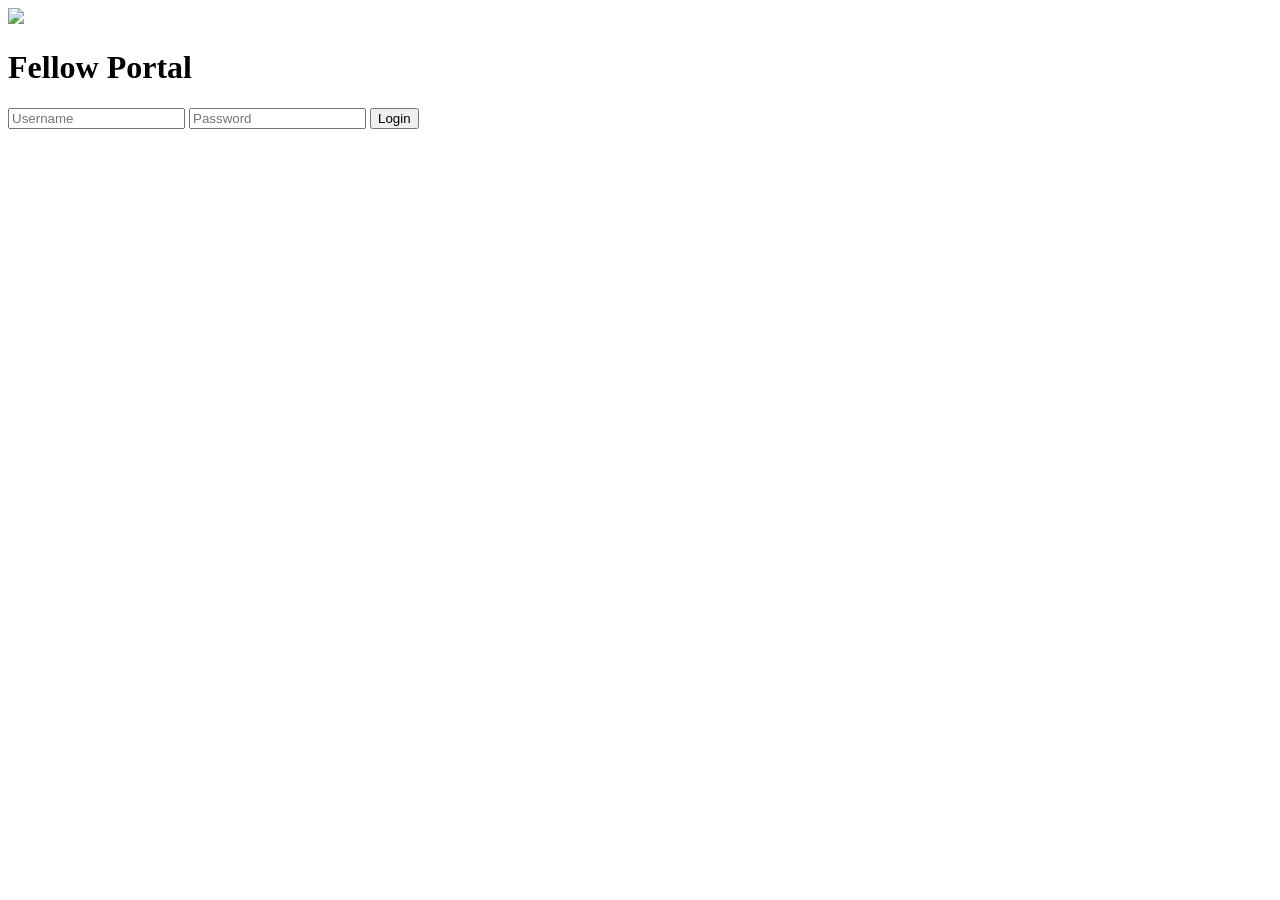
==== index.html @ e529c7dc "Create index.html" ====
<!DOCTYPE html>
<html lang="en">

<head>

<meta charset="UTF-8">
<meta name="viewport" content="width=device-width, initial-scale=1">

<title>Under25 Fellow Portal</title>

<link rel="stylesheet" href="css/login.css">

</head>

<body>

<div class="login-container">

<img src="assets/logo.png" class="logo">

<h1>Fellow Portal</h1>

<input
id="username"
placeholder="Username">

<input
id="password"
type="password"
placeholder="Password">

<button id="loginBtn">

Login

</button>

<p id="error"></p>

</div>

<script src="js/api.js"></script>
<script src="js/login.js"></script>

</body>

</html>
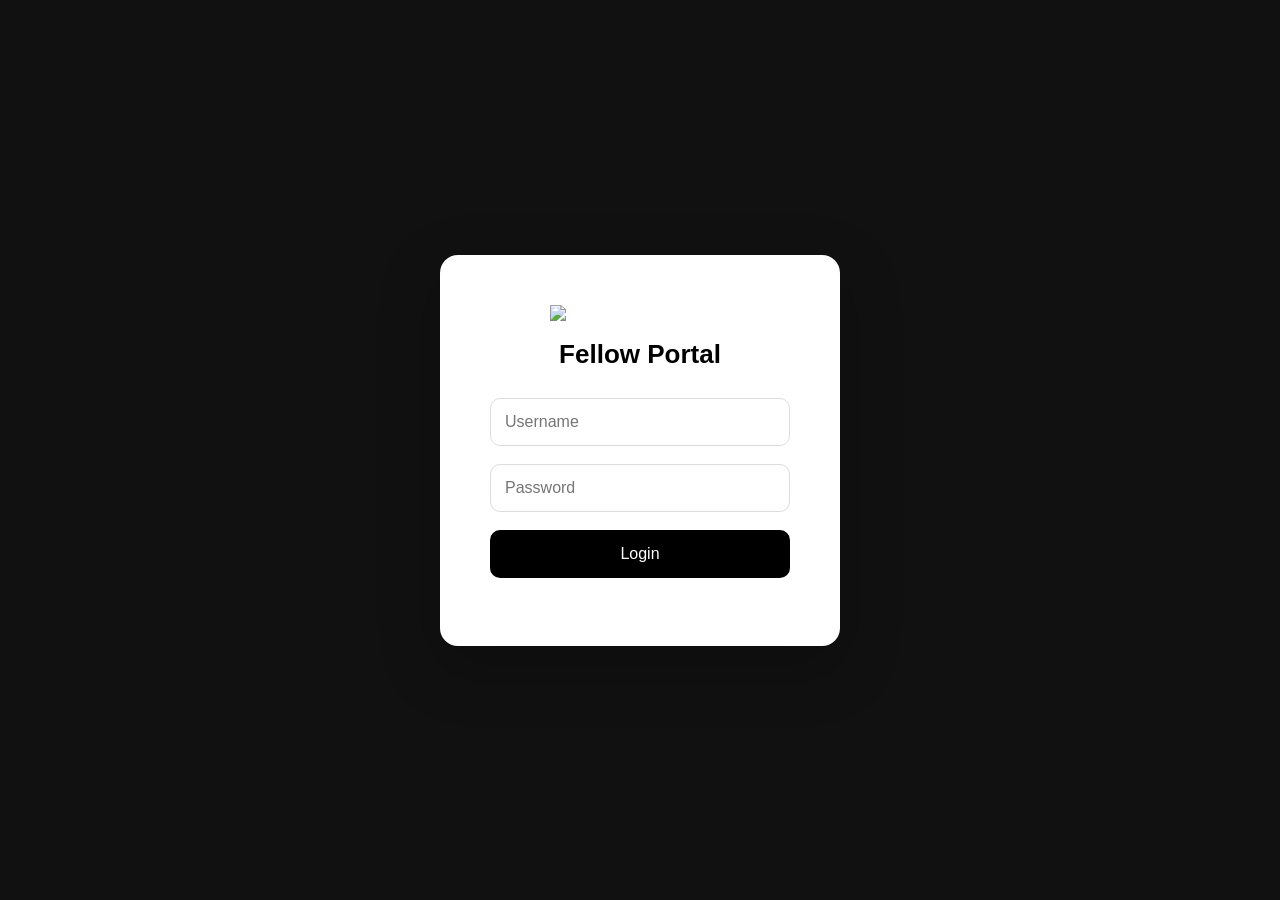
==== commit 29c89dec: "Rename frontend/index.html to index.html" ====
--- a/index.html
+++ b/index.html
@@ -6,9 +6,9 @@
 <meta charset="UTF-8">
 <meta name="viewport" content="width=device-width, initial-scale=1">
 
-<title>Under25 Fellow Portal</title>
+<title>Under25 Fellowship Portal</title>
 
-<link rel="stylesheet" href="css/login.css">
+<link rel="stylesheet" href="frontend/css/login.css">
 
 </head>
 
@@ -16,7 +16,7 @@
 
 <div class="login-container">
 
-<img src="assets/logo.png" class="logo">
+<img src="frontend/assets/logo.png" class="logo">
 
 <h1>Fellow Portal</h1>
 
@@ -39,8 +39,8 @@
 
 </div>
 
-<script src="js/api.js"></script>
-<script src="js/login.js"></script>
+<script src="frontend/js/api.js"></script>
+<script src="frontend/js/login.js"></script>
 
 </body>
 
--- a/frontend/css/login.css
+++ b/frontend/css/login.css
@@ -0,0 +1,102 @@
+*{
+margin:0;
+padding:0;
+box-sizing:border-box;
+font-family:Inter,sans-serif;
+}
+
+body{
+
+background:#111;
+
+height:100vh;
+
+display:flex;
+
+justify-content:center;
+
+align-items:center;
+
+}
+
+.login-container{
+
+background:white;
+
+padding:50px;
+
+border-radius:18px;
+
+width:400px;
+
+box-shadow:0 20px 60px rgba(0,0,0,.25);
+
+display:flex;
+
+flex-direction:column;
+
+gap:18px;
+
+}
+
+.logo{
+
+width:180px;
+
+margin:auto;
+
+}
+
+h1{
+
+text-align:center;
+
+font-size:26px;
+
+margin-bottom:10px;
+
+}
+
+input{
+
+padding:14px;
+
+border-radius:10px;
+
+border:1px solid #ddd;
+
+font-size:16px;
+
+}
+
+button{
+
+padding:15px;
+
+border:none;
+
+background:black;
+
+color:white;
+
+font-size:16px;
+
+border-radius:10px;
+
+cursor:pointer;
+
+}
+
+button:hover{
+
+opacity:.9;
+
+}
+
+#error{
+
+color:red;
+
+text-align:center;
+
+}
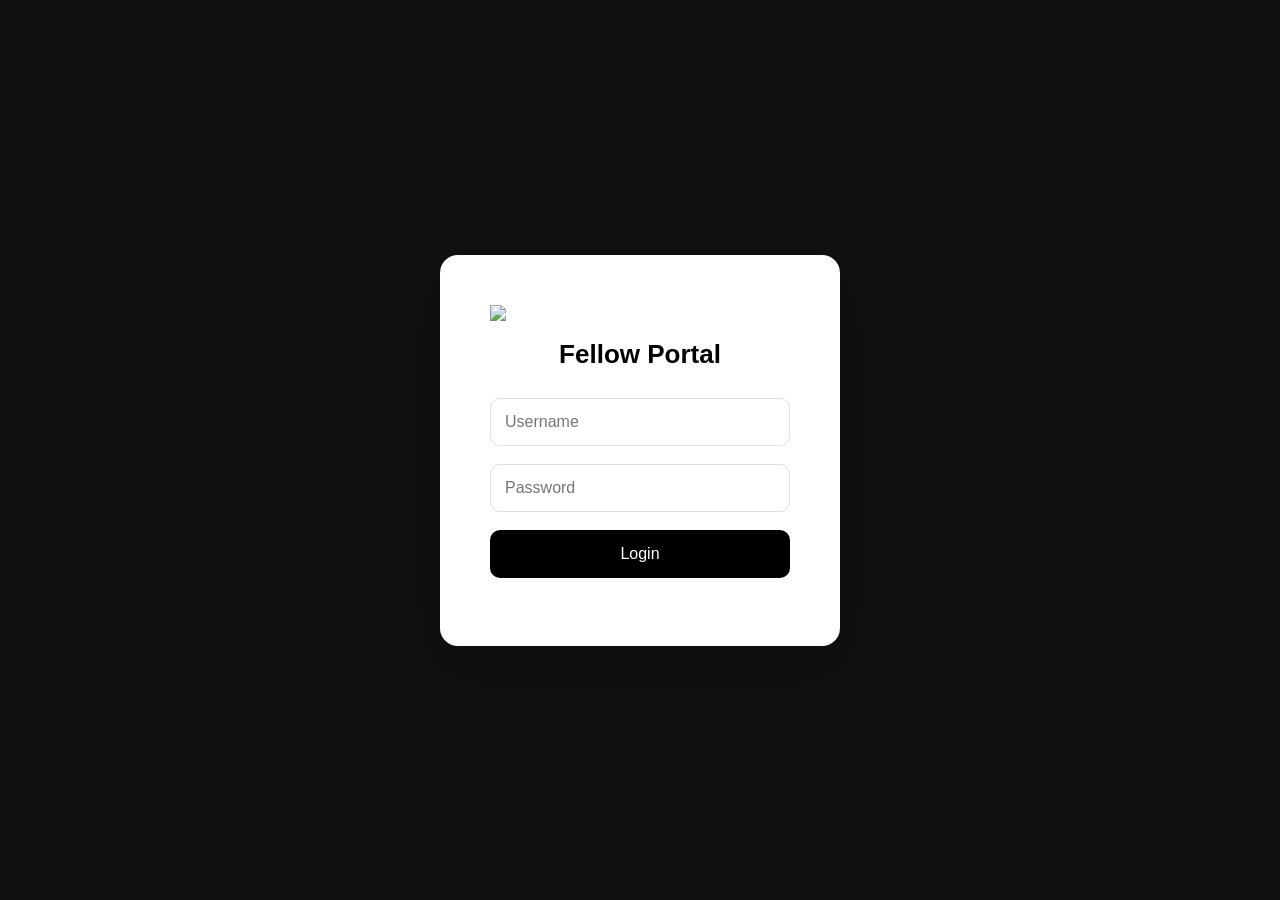
==== commit 98807e22: "Update index.html" ====
--- a/index.html
+++ b/index.html
@@ -8,7 +8,7 @@
 
 <title>Under25 Fellowship Portal</title>
 
-<link rel="stylesheet" href="frontend/css/login.css">
+<link rel="stylesheet" href="css/login.css">
 
 </head>
 
@@ -16,7 +16,7 @@
 
 <div class="login-container">
 
-<img src="frontend/assets/logo.png" class="logo">
+<img src="assets/logo.png">
 
 <h1>Fellow Portal</h1>
 
@@ -39,8 +39,8 @@
 
 </div>
 
-<script src="frontend/js/api.js"></script>
-<script src="frontend/js/login.js"></script>
+<script src="js/api.js"></script>
+<script src="js/login.js"></script>
 
 </body>
 
--- a/css/login.css
+++ b/css/login.css
@@ -0,0 +1,102 @@
+*{
+margin:0;
+padding:0;
+box-sizing:border-box;
+font-family:Inter,sans-serif;
+}
+
+body{
+
+background:#111;
+
+height:100vh;
+
+display:flex;
+
+justify-content:center;
+
+align-items:center;
+
+}
+
+.login-container{
+
+background:white;
+
+padding:50px;
+
+border-radius:18px;
+
+width:400px;
+
+box-shadow:0 20px 60px rgba(0,0,0,.25);
+
+display:flex;
+
+flex-direction:column;
+
+gap:18px;
+
+}
+
+.logo{
+
+width:180px;
+
+margin:auto;
+
+}
+
+h1{
+
+text-align:center;
+
+font-size:26px;
+
+margin-bottom:10px;
+
+}
+
+input{
+
+padding:14px;
+
+border-radius:10px;
+
+border:1px solid #ddd;
+
+font-size:16px;
+
+}
+
+button{
+
+padding:15px;
+
+border:none;
+
+background:black;
+
+color:white;
+
+font-size:16px;
+
+border-radius:10px;
+
+cursor:pointer;
+
+}
+
+button:hover{
+
+opacity:.9;
+
+}
+
+#error{
+
+color:red;
+
+text-align:center;
+
+}
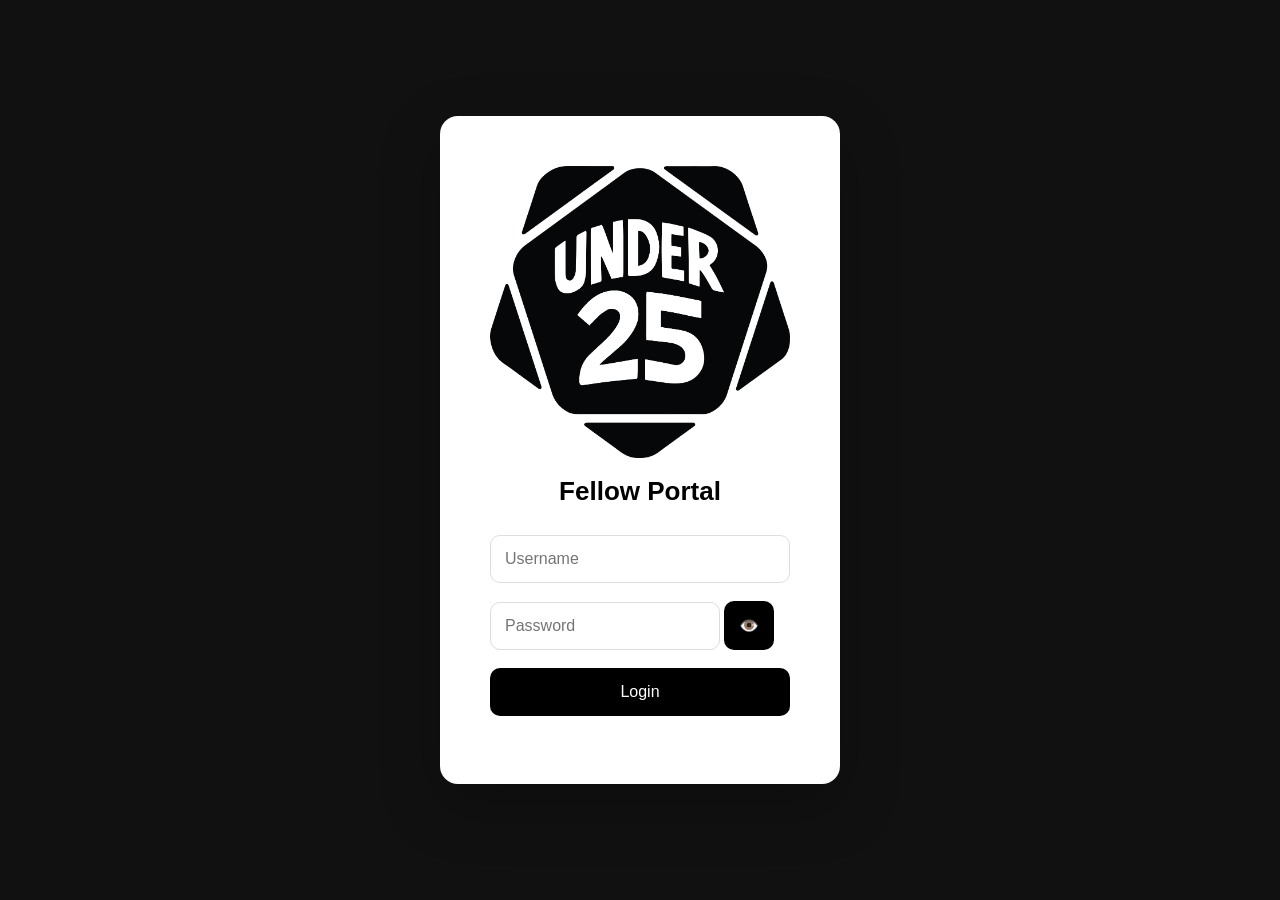
==== commit 36aaef03: "Update index.html" ====
--- a/index.html
+++ b/index.html
@@ -3,44 +3,57 @@
 
 <head>
 
-<meta charset="UTF-8">
-<meta name="viewport" content="width=device-width, initial-scale=1">
+    <meta charset="UTF-8">
+    <meta name="viewport" content="width=device-width, initial-scale=1">
 
-<title>Under25 Fellowship Portal</title>
+    <title>Under25 Fellowship Portal</title>
 
-<link rel="stylesheet" href="css/login.css">
+    <link rel="stylesheet" href="css/login.css">
 
 </head>
 
 <body>
 
-<div class="login-container">
+    <div class="login-container">
 
-<img src="assets/logo.png">
+        <img src="assets/logo.png">
 
-<h1>Fellow Portal</h1>
+        <h1>Fellow Portal</h1>
 
-<input
-id="username"
-placeholder="Username">
+        <input
+            id="username"
+            placeholder="Username">
 
-<input
-id="password"
-type="password"
-placeholder="Password">
+        <div class="password-wrapper">
 
-<button id="loginBtn">
+            <input
+                id="password"
+                type="password"
+                placeholder="Password">
 
-Login
+            <button
+                id="togglePassword"
+                type="button"
+                class="toggle-password">
 
-</button>
+                👁️
 
-<p id="error"></p>
+            </button>
 
-</div>
+        </div>
 
-<script src="js/api.js"></script>
-<script src="js/login.js"></script>
+        <button id="loginBtn">
+
+            Login
+
+        </button>
+
+        <p id="error"></p>
+
+    </div>
+
+    <script src="js/api.js"></script>
+    <script src="js/login.js"></script>
 
 </body>
 
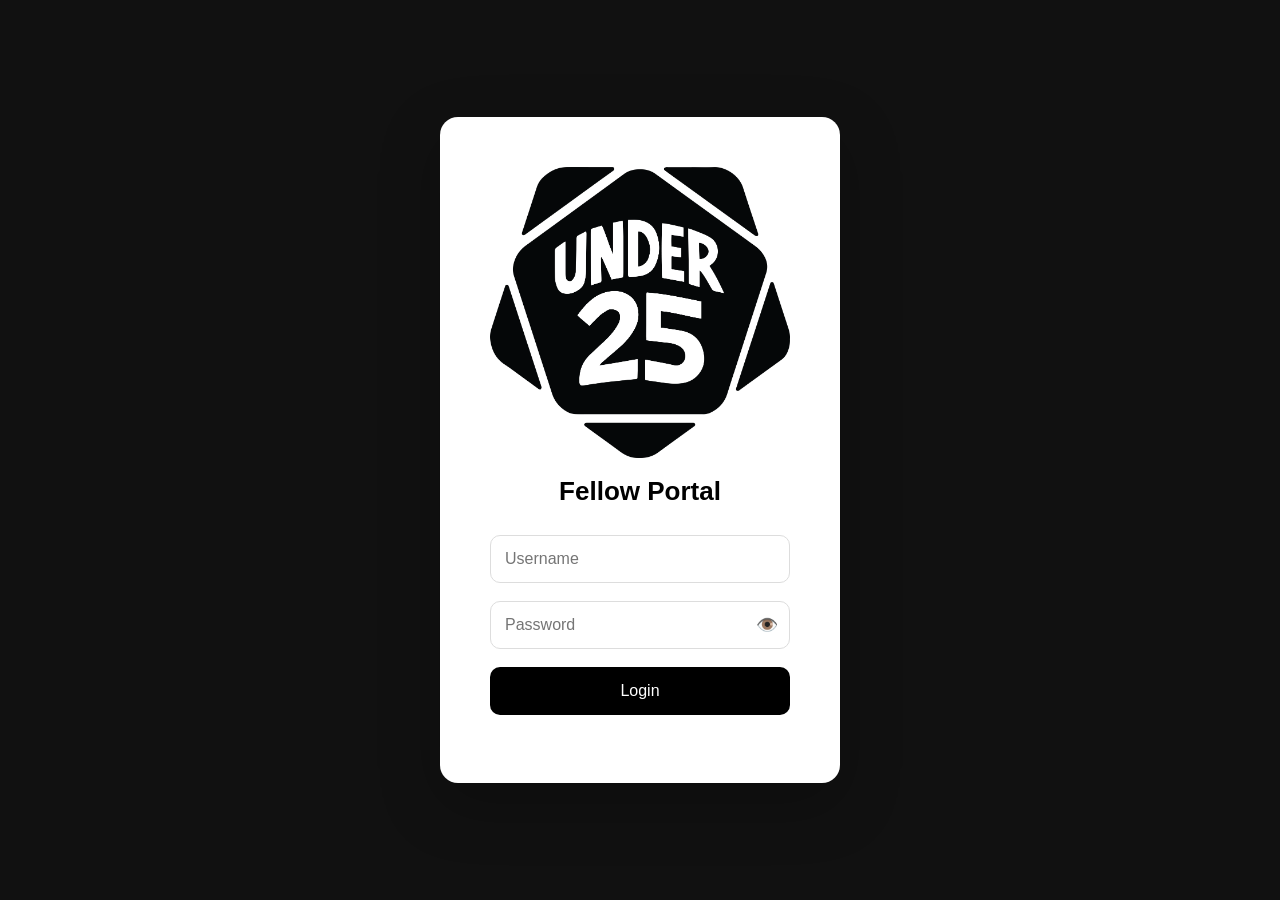
==== commit be6642fb: "Update index.html" ====
--- a/index.html
+++ b/index.html
@@ -2,7 +2,7 @@
 <html lang="en">
 
 <head>
-
+<link rel="icon" type="image/png" href="assets/favicon.png">
     <meta charset="UTF-8">
     <meta name="viewport" content="width=device-width, initial-scale=1">
 
--- a/css/login.css
+++ b/css/login.css
@@ -100,3 +100,45 @@
 text-align:center;
 
 }
+
+.password-wrapper{
+
+    position:relative;
+    width:100%;
+
+}
+
+.password-wrapper input{
+
+    width:100%;
+    box-sizing:border-box;
+
+}
+
+.toggle-password{
+
+    position:absolute;
+
+    right:12px;
+    top:50%;
+
+    transform:translateY(-50%);
+
+    border:none;
+    background:none;
+
+    cursor:pointer;
+
+    font-size:18px;
+
+    padding:0;
+
+    color:#777;
+
+}
+
+.toggle-password:hover{
+
+    color:#000;
+
+}
